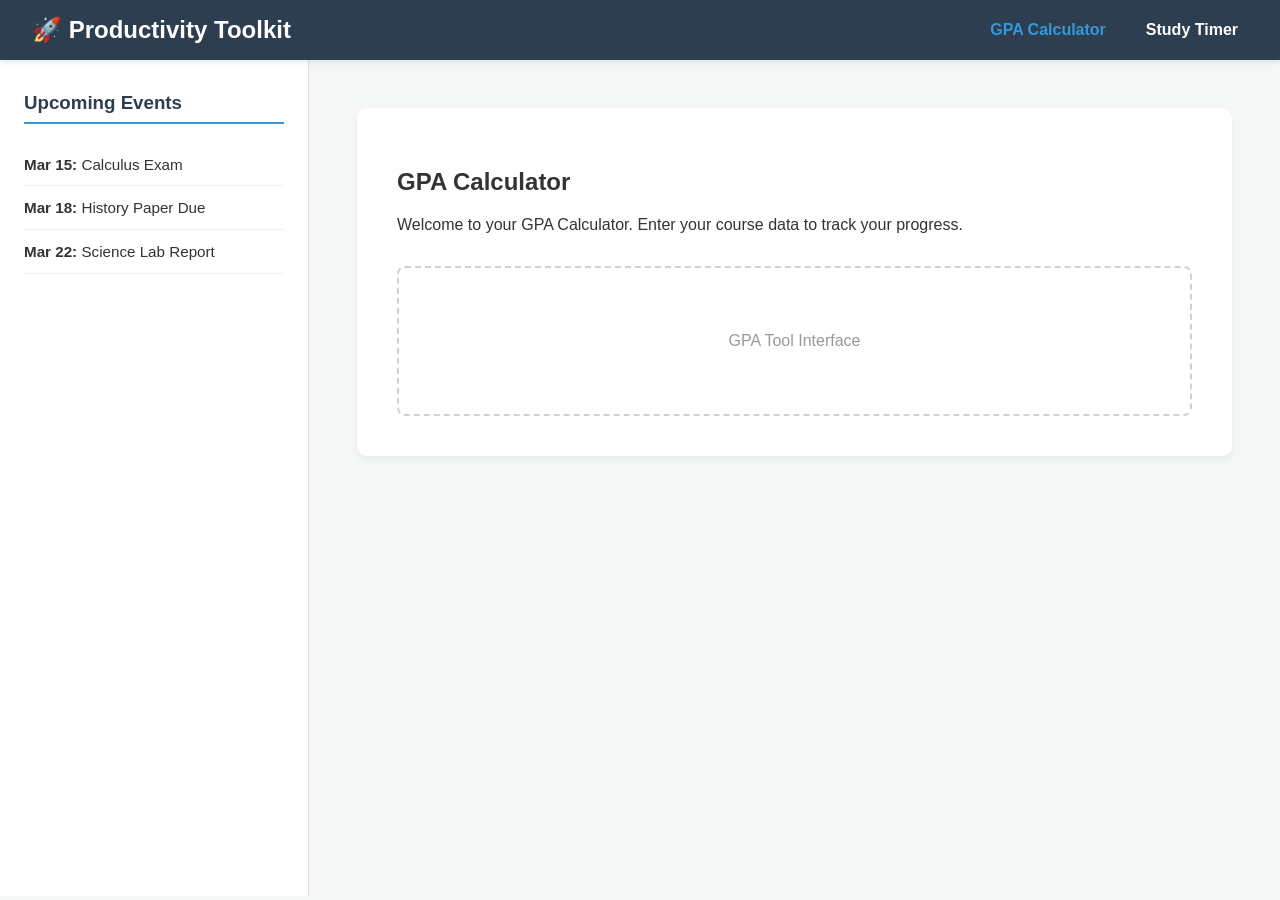
==== productivity-app/index.html @ cce62829 "Adding student tool kit structure" ====
<!DOCTYPE html>
<html lang="en">
<head>
    <meta charset="UTF-8">
    <meta name="viewport" content="width=device-width, initial-scale=1.0">
    <title>Student Productivity Toolkit</title>
    <link rel="stylesheet" href="style.css">
</head>
<body>
    <!-- Navbar: Top navigation containing tool links -->
    <nav class="navbar">
        <div class="logo">🚀 Productivity Toolkit</div>
        <ul class="nav-links">
            <li><a href="#" class="nav-item active" data-section="gpa-calc">GPA Calculator</a></li>
            <li><a href="#" class="nav-item" data-section="study-timer">Study Timer</a></li>
        </ul>
    </nav>

    <!-- Main Page Layout: Contains Sidebar and Main Content Area -->
    <div class="page-layout">
        <!-- Sidebar: Displays Upcoming Events on the side -->
        <aside class="sidebar">
            <h3>Upcoming Events</h3>
            <ul class="event-list">
                <li><strong>Mar 15:</strong> Calculus Exam</li>
                <li><strong>Mar 18:</strong> History Paper Due</li>
                <li><strong>Mar 22:</strong> Science Lab Report</li>
            </ul>
        </aside>

        <!-- Main Content Area: Displays the selected tool feature -->
        <main class="main-content">
            <!-- GPA Calculator Section -->
            <section id="gpa-calc" class="content-section">
                <h1>GPA Calculator</h1>
                <p>Welcome to your GPA Calculator. Enter your course data to track your progress.</p>
                <!-- Placeholder for GPA Calculator Tool -->
                <div class="tool-placeholder">GPA Tool Interface</div>
            </section>

            <!-- Study Timer Section -->
            <section id="study-timer" class="content-section hidden">
                <h1>Study Timer</h1>
                <p>Focus on your tasks with the Pomodoro technique.</p>
                <!-- Placeholder for Study Timer Tool -->
                <div class="tool-placeholder">Pomodoro Timer Interface</div>
            </section>
        </main>
    </div>

    <!-- Script connection -->
    <script src="script.js"></script>
</body>
</html>
---- productivity-app/style.css ----
/* General Page Styling */
body {
    font-family: 'Segoe UI', Arial, sans-serif;
    margin: 0;
    padding: 0;
    background-color: #f4f7f6;
    color: #333;
}

/* Navbar: Styles for the navigation bar at the top */
.navbar {
    background-color: #2c3e50;
    color: white;
    padding: 1rem 2rem;
    display: flex;
    justify-content: space-between;
    align-items: center;
    position: sticky;
    top: 0;
    z-index: 1000;
    box-shadow: 0 2px 5px rgba(0,0,0,0.1);
}

.logo {
    font-size: 1.5rem;
    font-weight: bold;
}

.nav-links {
    list-style: none;
    display: flex;
    gap: 20px;
    margin: 0;
    padding: 0;
}

.nav-item {
    color: white;
    text-decoration: none;
    font-weight: 600;
    padding: 5px 10px;
    transition: color 0.3s;
}

.nav-item:hover, .nav-item.active {
    color: #3498db;
}

/* Page Layout: Layout container for sidebar and main area */
.page-layout {
    display: flex;
    min-height: calc(100vh - 64px);
}

/* Sidebar: Styles for the sidebar containing "Upcoming Events" */
.sidebar {
    width: 260px;
    background-color: #ffffff;
    padding: 2rem 1.5rem;
    border-right: 1px solid #e0e0e0;
}

.sidebar h3 {
    margin-top: 0;
    color: #2c3e50;
    border-bottom: 2px solid #3498db;
    padding-bottom: 0.5rem;
}

.event-list {
    list-style: none;
    padding: 0;
}

.event-list li {
    padding: 0.8rem 0;
    border-bottom: 1px solid #f0f0f0;
    font-size: 0.95rem;
}

/* Main Content Area */
.main-content {
    flex: 1;
    padding: 3rem;
    background-color: #f4f7f6;
}

.content-section {
    background: white;
    padding: 2.5rem;
    border-radius: 10px;
    box-shadow: 0 4px 6px rgba(0,0,0,0.05);
}

/* Hidden Utility Class */
.hidden {
    display: none;
}

.tool-placeholder {
    margin-top: 2rem;
    padding: 4rem;
    border: 2px dashed #d1d1d1;
    border-radius: 8px;
    text-align: center;
    color: #999;
    font-weight: 500;
}

/* Responsive adjustments */
@media (max-width: 768px) {
    .page-layout {
        flex-direction: column;
    }
    .sidebar {
        width: 100%;
        border-right: none;
        border-bottom: 1px solid #e0e0e0;
    }
}
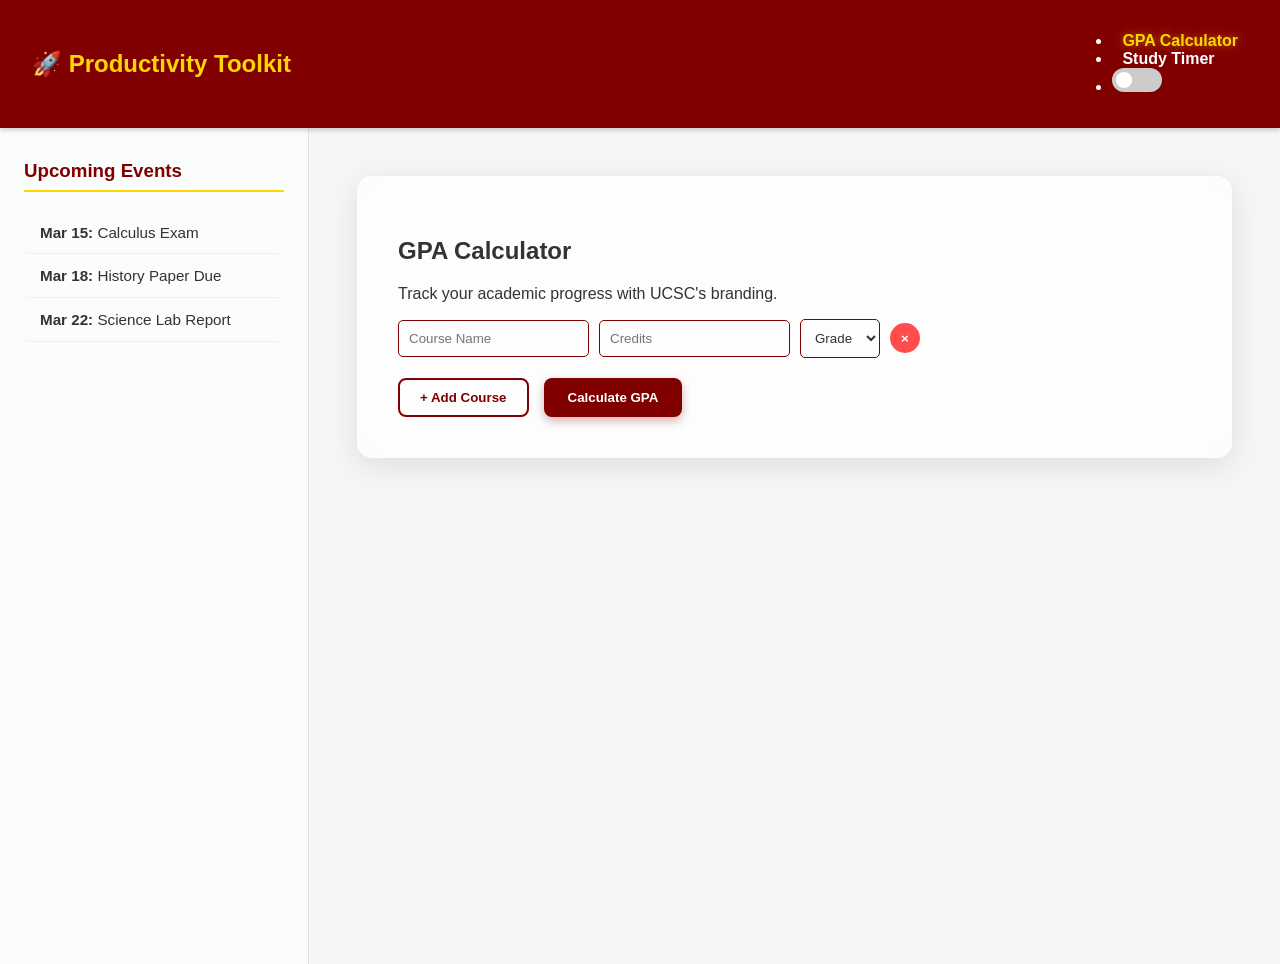
==== commit b4392765: "Updated the GPA calculator" ====
--- a/productivity-app/index.html
+++ b/productivity-app/index.html
@@ -13,6 +13,12 @@
         <ul class="nav-links">
             <li><a href="#" class="nav-item active" data-section="gpa-calc">GPA Calculator</a></li>
             <li><a href="#" class="nav-item" data-section="study-timer">Study Timer</a></li>
+            <li>
+                <label class="theme-switch" for="checkbox">
+                    <input type="checkbox" id="checkbox" />
+                    <div class="slider round"></div>
+                </label>
+            </li>
         </ul>
     </nav>
 
@@ -31,11 +37,42 @@
         <!-- Main Content Area: Displays the selected tool feature -->
         <main class="main-content">
             <!-- GPA Calculator Section -->
-            <section id="gpa-calc" class="content-section">
-                <h1>GPA Calculator</h1>
-                <p>Welcome to your GPA Calculator. Enter your course data to track your progress.</p>
-                <!-- Placeholder for GPA Calculator Tool -->
-                <div class="tool-placeholder">GPA Tool Interface</div>
+            <section id="gpa-calc" class="content-section gpa-card-container">
+                <div class="glass-card fade-in">
+                    <h1>GPA Calculator</h1>
+                    <p>Track your academic progress with UCSC's branding.</p>
+                    
+                    <div id="course-list">
+                        <div class="course-row">
+                            <input type="text" placeholder="Course Name" class="course-name">
+                            <input type="number" placeholder="Credits" class="course-credits" min="0" step="0.5">
+                            <select class="course-grade">
+                                <option value="" disabled selected>Grade</option>
+                                <option value="4.0">A+ / A</option>
+                                <option value="3.7">A-</option>
+                                <option value="3.3">B+</option>
+                                <option value="3.0">B</option>
+                                <option value="2.7">B-</option>
+                                <option value="2.3">C+</option>
+                                <option value="2.0">C</option>
+                                <option value="1.7">C-</option>
+                                <option value="1.3">D+</option>
+                                <option value="1.0">D</option>
+                                <option value="0.0">F</option>
+                            </select>
+                            <button class="remove-btn">&times;</button>
+                        </div>
+                    </div>
+
+                    <div class="calculator-actions">
+                        <button id="add-course-btn" class="secondary-btn">+ Add Course</button>
+                        <button id="calculate-btn" class="primary-btn">Calculate GPA</button>
+                    </div>
+
+                    <div id="gpa-result" class="result-display hidden">
+                        <h3>Your Overall GPA: <span id="gpa-score">0.00</span></h3>
+                    </div>
+                </div>
             </section>
 
             <!-- Study Timer Section -->
--- a/productivity-app/style.css
+++ b/productivity-app/style.css
@@ -1,15 +1,38 @@
+/* UCSC Branding Colors */
+:root {
+    --ucsc-maroon: #800000;
+    --ucsc-gold: #FFD700;
+    --bg-light: #f4f7f6;
+    --bg-dark: #121212;
+    --card-light: rgba(255, 255, 255, 0.7);
+    --card-dark: rgba(30, 30, 30, 0.8);
+    --text-light: #333;
+    --text-dark: #f0f0f0;
+    --accent: var(--ucsc-maroon);
+}
+
+body.dark-mode {
+    --bg-light: var(--bg-dark);
+    --card-light: var(--card-dark);
+    --text-light: var(--text-dark);
+    --accent: var(--ucsc-gold);
+    background-color: var(--bg-dark);
+    color: var(--text-dark);
+}
+
 /* General Page Styling */
 body {
     font-family: 'Segoe UI', Arial, sans-serif;
     margin: 0;
     padding: 0;
-    background-color: #f4f7f6;
-    color: #333;
-}
-
-/* Navbar: Styles for the navigation bar at the top */
+    background-color: var(--bg-light);
+    color: var(--text-light);
+    transition: background-color 0.3s, color 0.3s;
+}
+
+/* Navbar */
 .navbar {
-    background-color: #2c3e50;
+    background-color: var(--ucsc-maroon);
     color: white;
     padding: 1rem 2rem;
     display: flex;
@@ -18,93 +41,193 @@
     position: sticky;
     top: 0;
     z-index: 1000;
-    box-shadow: 0 2px 5px rgba(0,0,0,0.1);
-}
-
-.logo {
-    font-size: 1.5rem;
-    font-weight: bold;
-}
-
-.nav-links {
-    list-style: none;
-    display: flex;
-    gap: 20px;
-    margin: 0;
-    padding: 0;
-}
-
-.nav-item {
-    color: white;
-    text-decoration: none;
-    font-weight: 600;
-    padding: 5px 10px;
-    transition: color 0.3s;
+    box-shadow: 0 2px 5px rgba(0,0,0,0.2);
 }
 
 .nav-item:hover, .nav-item.active {
-    color: #3498db;
-}
-
-/* Page Layout: Layout container for sidebar and main area */
+    color: var(--ucsc-gold);
+}
+
+/* Theme Switcher */
+.theme-switch {
+    display: inline-block;
+    height: 24px;
+    position: relative;
+    width: 50px;
+}
+
+.theme-switch input {
+    display: none;
+}
+
+.slider {
+    background-color: #ccc;
+    bottom: 0;
+    cursor: pointer;
+    left: 0;
+    position: absolute;
+    right: 0;
+    top: 0;
+    transition: .4s;
+    border-radius: 34px;
+}
+
+.slider:before {
+    background-color: #fff;
+    bottom: 4px;
+    content: "";
+    height: 16px;
+    left: 4px;
+    position: absolute;
+    transition: .4s;
+    width: 16px;
+    border-radius: 50%;
+}
+
+input:checked + .slider {
+    background-color: var(--ucsc-gold);
+}
+
+input:checked + .slider:before {
+    transform: translateX(26px);
+}
+
+/* Glassmorphism Card */
+.glass-card {
+    background: var(--card-light);
+    backdrop-filter: blur(10px);
+    -webkit-backdrop-filter: blur(10px);
+    border-radius: 15px;
+    border: 1px solid rgba(255, 255, 255, 0.2);
+    padding: 2.5rem;
+    box-shadow: 0 8px 32px 0 rgba(0, 0, 0, 0.1);
+}
+
+/* Animations */
+.fade-in {
+    animation: fadeIn 0.8s ease-out;
+}
+
+@keyframes fadeIn {
+    from { opacity: 0; transform: translateY(20px); }
+    to { opacity: 1; transform: translateY(0); }
+}
+
+/* GPA Calculator Specifics */
+.course-row {
+    display: flex;
+    gap: 10px;
+    margin-bottom: 15px;
+    align-items: center;
+}
+
+.course-row input, .course-row select {
+    padding: 10px;
+    border: 1px solid var(--accent);
+    border-radius: 5px;
+    background: transparent;
+    color: var(--text-light);
+}
+
+.remove-btn {
+    background: #ff4d4d;
+    color: white;
+    border: none;
+    border-radius: 50%;
+    width: 30px;
+    height: 30px;
+    cursor: pointer;
+    font-weight: bold;
+}
+
+.calculator-actions {
+    margin-top: 20px;
+    display: flex;
+    gap: 15px;
+}
+
+.primary-btn {
+    background-color: var(--ucsc-maroon);
+    color: white;
+    padding: 12px 24px;
+    border: none;
+    border-radius: 8px;
+    font-weight: bold;
+    cursor: pointer;
+    transition: all 0.3s;
+    box-shadow: 0 4px 10px rgba(128, 0, 0, 0.3);
+}
+
+body.dark-mode .primary-btn {
+    background-color: var(--ucsc-gold);
+    color: black;
+    box-shadow: 0 4px 15px rgba(255, 215, 0, 0.4);
+}
+
+.primary-btn:hover {
+    transform: scale(1.05);
+    box-shadow: 0 0 15px var(--ucsc-gold);
+}
+
+.secondary-btn {
+    background: transparent;
+    border: 2px solid var(--accent);
+    color: var(--accent);
+    padding: 10px 20px;
+    border-radius: 8px;
+    cursor: pointer;
+    font-weight: bold;
+}
+
+.result-display {
+    margin-top: 25px;
+    padding: 15px;
+    border-top: 2px solid var(--ucsc-gold);
+    text-align: center;
+}
+
+#gpa-score {
+    font-size: 2rem;
+    color: var(--accent);
+}
+
+/* Page Layout */
 .page-layout {
     display: flex;
     min-height: calc(100vh - 64px);
 }
 
-/* Sidebar: Styles for the sidebar containing "Upcoming Events" */
 .sidebar {
     width: 260px;
-    background-color: #ffffff;
+    background-color: var(--card-light);
     padding: 2rem 1.5rem;
-    border-right: 1px solid #e0e0e0;
+    border-right: 1px solid rgba(0,0,0,0.1);
+}
+
+body.dark-mode .sidebar {
+    border-right-color: rgba(255,255,255,0.1);
 }
 
 .sidebar h3 {
     margin-top: 0;
-    color: #2c3e50;
-    border-bottom: 2px solid #3498db;
+    color: var(--accent);
+    border-bottom: 2px solid var(--ucsc-gold);
     padding-bottom: 0.5rem;
 }
 
-.event-list {
-    list-style: none;
-    padding: 0;
-}
-
-.event-list li {
-    padding: 0.8rem 0;
-    border-bottom: 1px solid #f0f0f0;
-    font-size: 0.95rem;
-}
-
-/* Main Content Area */
 .main-content {
     flex: 1;
     padding: 3rem;
-    background-color: #f4f7f6;
 }
 
 .content-section {
-    background: white;
-    padding: 2.5rem;
-    border-radius: 10px;
-    box-shadow: 0 4px 6px rgba(0,0,0,0.05);
-}
-
-/* Hidden Utility Class */
+    padding: 0;
+    background: none;
+    box-shadow: none;
+}
+
 .hidden {
     display: none;
-}
-
-.tool-placeholder {
-    margin-top: 2rem;
-    padding: 4rem;
-    border: 2px dashed #d1d1d1;
-    border-radius: 8px;
-    text-align: center;
-    color: #999;
-    font-weight: 500;
 }
 
 /* Responsive adjustments */
@@ -117,4 +240,48 @@
         border-right: none;
         border-bottom: 1px solid #e0e0e0;
     }
+}
+
+/* Extra Polish for Sidebar and Navbar */
+.logo {
+    font-size: 1.5rem;
+    font-weight: bold;
+    color: var(--ucsc-gold) !important;
+}
+
+.event-list {
+    list-style: none;
+    padding: 0;
+}
+
+.event-list li {
+    padding: 0.8rem 1rem;
+    border-bottom: 1px solid rgba(0,0,0,0.05);
+    font-size: 0.95rem;
+    transition: all 0.3s ease;
+    border-radius: 5px;
+    cursor: default;
+}
+
+.event-list li:hover {
+    background: rgba(128, 0, 0, 0.05);
+    transform: translateX(5px);
+    color: var(--accent);
+}
+
+body.dark-mode .event-list li:hover {
+    background: rgba(255, 215, 0, 0.1);
+}
+
+.nav-item {
+    color: white;
+    text-decoration: none;
+    font-weight: 600;
+    padding: 5px 10px;
+    transition: all 0.3s;
+}
+
+.nav-item:hover, .nav-item.active {
+    color: var(--ucsc-gold) !important;
+    text-shadow: 0 0 8px rgba(255, 215, 0, 0.5);
 }
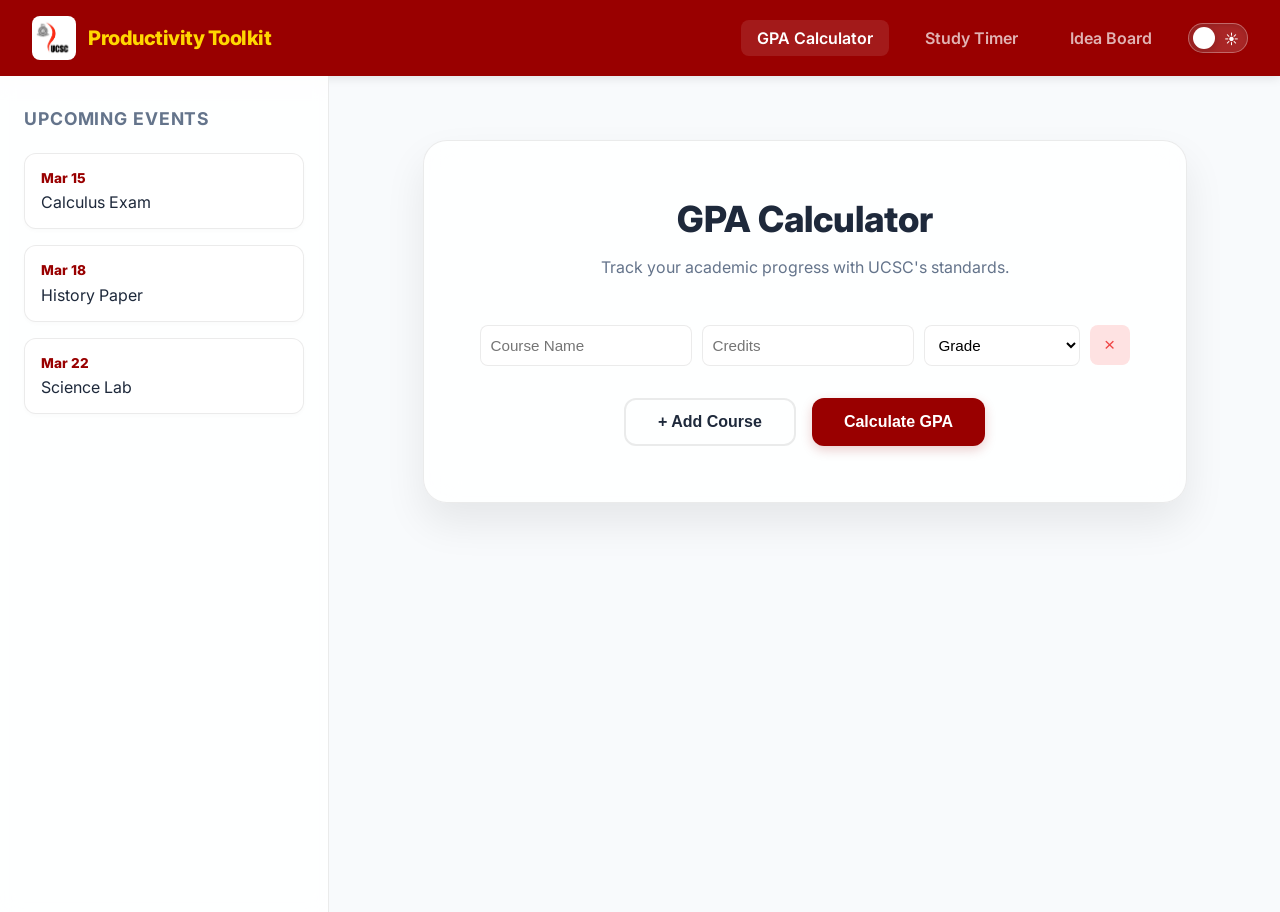
==== commit 05be7ab8: "Final commit" ====
--- a/productivity-app/index.html
+++ b/productivity-app/index.html
@@ -4,43 +4,44 @@
     <meta charset="UTF-8">
     <meta name="viewport" content="width=device-width, initial-scale=1.0">
     <title>Student Productivity Toolkit</title>
+    <link href="https://fonts.googleapis.com/css2?family=Inter:wght@400;600;700;800&display=swap" rel="stylesheet">
     <link rel="stylesheet" href="style.css">
 </head>
 <body>
-    <!-- Navbar: Top navigation containing tool links -->
     <nav class="navbar">
-        <div class="logo">🚀 Productivity Toolkit</div>
+        <div class="logo">
+            <img src="../Docs/327162517_582127033332355_5263584791571388767_n.jpg" alt="UCSC Logo" class="logo-img">
+            Productivity Toolkit
+        </div>
         <ul class="nav-links">
             <li><a href="#" class="nav-item active" data-section="gpa-calc">GPA Calculator</a></li>
             <li><a href="#" class="nav-item" data-section="study-timer">Study Timer</a></li>
+            <li><a href="#" class="nav-item" data-section="idea-board">Idea Board</a></li>
             <li>
                 <label class="theme-switch" for="checkbox">
                     <input type="checkbox" id="checkbox" />
-                    <div class="slider round"></div>
+                    <div class="slider"></div>
                 </label>
             </li>
         </ul>
     </nav>
 
-    <!-- Main Page Layout: Contains Sidebar and Main Content Area -->
     <div class="page-layout">
-        <!-- Sidebar: Displays Upcoming Events on the side -->
         <aside class="sidebar">
             <h3>Upcoming Events</h3>
             <ul class="event-list">
-                <li><strong>Mar 15:</strong> Calculus Exam</li>
-                <li><strong>Mar 18:</strong> History Paper Due</li>
-                <li><strong>Mar 22:</strong> Science Lab Report</li>
+                <li><strong>Mar 15</strong> Calculus Exam</li>
+                <li><strong>Mar 18</strong> History Paper</li>
+                <li><strong>Mar 22</strong> Science Lab</li>
             </ul>
         </aside>
 
-        <!-- Main Content Area: Displays the selected tool feature -->
         <main class="main-content">
             <!-- GPA Calculator Section -->
-            <section id="gpa-calc" class="content-section gpa-card-container">
+            <section id="gpa-calc" class="content-section">
                 <div class="glass-card fade-in">
                     <h1>GPA Calculator</h1>
-                    <p>Track your academic progress with UCSC's branding.</p>
+                    <p>Track your academic progress with UCSC's standards.</p>
                     
                     <div id="course-list">
                         <div class="course-row">
@@ -70,22 +71,94 @@
                     </div>
 
                     <div id="gpa-result" class="result-display hidden">
-                        <h3>Your Overall GPA: <span id="gpa-score">0.00</span></h3>
+                        <h3>Overall GPA</h3>
+                        <span id="gpa-score">0.00</span>
                     </div>
                 </div>
             </section>
 
             <!-- Study Timer Section -->
             <section id="study-timer" class="content-section hidden">
-                <h1>Study Timer</h1>
-                <p>Focus on your tasks with the Pomodoro technique.</p>
-                <!-- Placeholder for Study Timer Tool -->
-                <div class="tool-placeholder">Pomodoro Timer Interface</div>
+                <div class="glass-card fade-in">
+                    <h1>Study Timer</h1>
+                    <p>Stay focused with the Pomodoro technique.</p>
+                    
+                    <div class="timer-container">
+                        <div id="timer-display" class="timer-display">25:00</div>
+                        
+                        <div class="timer-controls">
+                            <button id="start-btn" class="primary-btn">Start</button>
+                            <button id="pause-btn" class="secondary-btn">Pause</button>
+                            <button id="reset-btn" class="secondary-btn">Reset</button>
+                        </div>
+                    </div>
+
+                    <div class="timer-modes">
+                        <button class="mode-btn active" data-minutes="25">Pomodoro</button>
+                        <button class="mode-btn" data-minutes="5">Short Break</button>
+                        <button class="mode-btn" data-minutes="15">Long Break</button>
+                    </div>
+                </div>
+            </section>
+
+            <!-- Idea Board Section -->
+            <section id="idea-board" class="content-section hidden">
+                <div class="glass-card fade-in">
+                    <h1>Group Idea Board</h1>
+                    <p>Collaborate and brainstorm with your team.</p>
+
+                    <!-- Stats Row -->
+                    <div class="idea-stats">
+                        <div class="stat-item">
+                            <span class="stat-label">Total Ideas</span>
+                            <span id="stat-total" class="stat-value">0</span>
+                        </div>
+                        <div class="stat-item">
+                            <span class="stat-label">Contributors</span>
+                            <span id="stat-users" class="stat-value">0</span>
+                        </div>
+                        <div class="stat-item">
+                            <span class="stat-label">Your Ideas</span>
+                            <span id="stat-personal" class="stat-value">0</span>
+                        </div>
+                    </div>
+
+                    <!-- Add User Form -->
+                    <div class="idea-action-box">
+                        <h3>Add Member</h3>
+                        <div class="idea-input-row">
+                            <input type="text" id="new-user-input" placeholder="Enter name...">
+                            <button id="add-user-btn" class="secondary-btn">Add</button>
+                        </div>
+                    </div>
+
+                    <!-- Add Idea Form -->
+                    <div class="idea-action-box">
+                        <h3>Add New Idea</h3>
+                        <div class="idea-input-row flex-wrap">
+                            <select id="user-select">
+                                <option value="" disabled selected>Select User</option>
+                            </select>
+                            <input type="text" id="idea-input" placeholder="Share your brilliant idea...">
+                            <button id="add-idea-btn" class="primary-btn">Add Idea</button>
+                        </div>
+                    </div>
+
+                    <!-- Idea List -->
+                    <div class="idea-list-container">
+                        <div class="list-header">
+                            <h3>Collected Ideas</h3>
+                            <span id="count-badge">0 items</span>
+                        </div>
+                        <div id="ideas-container" class="idea-grid">
+                            <!-- Ideas injected via JS -->
+                        </div>
+                    </div>
+                </div>
             </section>
         </main>
     </div>
 
-    <!-- Script connection -->
     <script src="script.js"></script>
 </body>
 </html>
--- a/productivity-app/style.css
+++ b/productivity-app/style.css
@@ -1,287 +1,554 @@
-/* UCSC Branding Colors */
 :root {
-    --ucsc-maroon: #800000;
-    --ucsc-gold: #FFD700;
-    --bg-light: #f4f7f6;
-    --bg-dark: #121212;
-    --card-light: rgba(255, 255, 255, 0.7);
-    --card-dark: rgba(30, 30, 30, 0.8);
-    --text-light: #333;
-    --text-dark: #f0f0f0;
-    --accent: var(--ucsc-maroon);
+    --brand-red: #990000;
+    --brand-gold: #B8860B;
+    --brand-gold-light: #FFD700;
+    --bg-page: #f8fafc;
+    --bg-card: rgba(255, 255, 255, 0.85);
+    --text-main: #1e293b;
+    --text-muted: #64748b;
+    --border-subtle: rgba(0, 0, 0, 0.08);
 }
 
 body.dark-mode {
-    --bg-light: var(--bg-dark);
-    --card-light: var(--card-dark);
-    --text-light: var(--text-dark);
-    --accent: var(--ucsc-gold);
-    background-color: var(--bg-dark);
-    color: var(--text-dark);
-}
-
-/* General Page Styling */
+    --bg-page: #0f172a;
+    --bg-card: rgba(30, 41, 59, 0.85);
+    --text-main: #f8fafc;
+    --text-muted: #94a3b8;
+}
+
 body {
-    font-family: 'Segoe UI', Arial, sans-serif;
+    font-family: 'Inter', sans-serif;
     margin: 0;
-    padding: 0;
-    background-color: var(--bg-light);
-    color: var(--text-light);
-    transition: background-color 0.3s, color 0.3s;
-}
-
-/* Navbar */
+    background-color: var(--bg-page);
+    color: var(--text-main);
+    transition: 0.3s;
+}
+
 .navbar {
-    background-color: var(--ucsc-maroon);
+    background: var(--brand-red);
     color: white;
     padding: 1rem 2rem;
     display: flex;
     justify-content: space-between;
     align-items: center;
-    position: sticky;
-    top: 0;
-    z-index: 1000;
-    box-shadow: 0 2px 5px rgba(0,0,0,0.2);
-}
-
-.nav-item:hover, .nav-item.active {
-    color: var(--ucsc-gold);
-}
-
-/* Theme Switcher */
-.theme-switch {
-    display: inline-block;
-    height: 24px;
-    position: relative;
-    width: 50px;
-}
-
-.theme-switch input {
-    display: none;
-}
-
-.slider {
-    background-color: #ccc;
-    bottom: 0;
-    cursor: pointer;
-    left: 0;
-    position: absolute;
-    right: 0;
-    top: 0;
-    transition: .4s;
-    border-radius: 34px;
-}
-
-.slider:before {
-    background-color: #fff;
-    bottom: 4px;
-    content: "";
-    height: 16px;
-    left: 4px;
-    position: absolute;
-    transition: .4s;
-    width: 16px;
-    border-radius: 50%;
-}
-
-input:checked + .slider {
-    background-color: var(--ucsc-gold);
-}
-
-input:checked + .slider:before {
-    transform: translateX(26px);
-}
-
-/* Glassmorphism Card */
-.glass-card {
-    background: var(--card-light);
+    box-shadow: 0 2px 10px rgba(0,0,0,0.1);
+}
+
+.logo {
+    font-size: 1.25rem;
+    font-weight: 800;
+    letter-spacing: -0.025em;
+    color: var(--brand-gold-light);
+    display: flex;
+    align-items: center;
+    gap: 0.75rem;
+}
+
+.logo-img {
+    width: 40px;
+    height: 40px;
+    border-radius: 8px;
+    object-fit: cover;
+    background: white;
+    padding: 2px;
+}
+
+.nav-links {
+    list-style: none;
+    display: flex;
+    gap: 20px;
+    align-items: center;
+    margin: 0;
+}
+
+.nav-item {
+    color: rgba(255,255,255,0.7);
+    text-decoration: none;
+    font-weight: 600;
+    padding: 0.5rem 1rem;
+    border-radius: 8px;
+    transition: 0.2s;
+}
+
+.nav-item.active, .nav-item:hover {
+    color: white;
+    background: rgba(255,255,255,0.1);
+}
+
+.page-layout {
+    display: flex;
+    min-height: calc(100vh - 64px);
+}
+
+/* Sidebar Styling Restore */
+.sidebar {
+    width: 280px;
+    padding: 2rem 1.5rem;
+    background: var(--bg-card);
+    border-right: 1px solid var(--border-subtle);
     backdrop-filter: blur(10px);
-    -webkit-backdrop-filter: blur(10px);
-    border-radius: 15px;
-    border: 1px solid rgba(255, 255, 255, 0.2);
-    padding: 2.5rem;
-    box-shadow: 0 8px 32px 0 rgba(0, 0, 0, 0.1);
-}
-
-/* Animations */
-.fade-in {
-    animation: fadeIn 0.8s ease-out;
-}
-
-@keyframes fadeIn {
-    from { opacity: 0; transform: translateY(20px); }
-    to { opacity: 1; transform: translateY(0); }
-}
-
-/* GPA Calculator Specifics */
-.course-row {
-    display: flex;
-    gap: 10px;
-    margin-bottom: 15px;
-    align-items: center;
-}
-
-.course-row input, .course-row select {
-    padding: 10px;
-    border: 1px solid var(--accent);
-    border-radius: 5px;
-    background: transparent;
-    color: var(--text-light);
-}
-
-.remove-btn {
-    background: #ff4d4d;
-    color: white;
-    border: none;
-    border-radius: 50%;
-    width: 30px;
-    height: 30px;
-    cursor: pointer;
-    font-weight: bold;
-}
-
-.calculator-actions {
-    margin-top: 20px;
-    display: flex;
-    gap: 15px;
-}
-
-.primary-btn {
-    background-color: var(--ucsc-maroon);
-    color: white;
-    padding: 12px 24px;
-    border: none;
-    border-radius: 8px;
-    font-weight: bold;
-    cursor: pointer;
-    transition: all 0.3s;
-    box-shadow: 0 4px 10px rgba(128, 0, 0, 0.3);
-}
-
-body.dark-mode .primary-btn {
-    background-color: var(--ucsc-gold);
-    color: black;
-    box-shadow: 0 4px 15px rgba(255, 215, 0, 0.4);
-}
-
-.primary-btn:hover {
-    transform: scale(1.05);
-    box-shadow: 0 0 15px var(--ucsc-gold);
-}
-
-.secondary-btn {
-    background: transparent;
-    border: 2px solid var(--accent);
-    color: var(--accent);
-    padding: 10px 20px;
-    border-radius: 8px;
-    cursor: pointer;
-    font-weight: bold;
-}
-
-.result-display {
-    margin-top: 25px;
-    padding: 15px;
-    border-top: 2px solid var(--ucsc-gold);
-    text-align: center;
-}
-
-#gpa-score {
-    font-size: 2rem;
-    color: var(--accent);
-}
-
-/* Page Layout */
-.page-layout {
-    display: flex;
-    min-height: calc(100vh - 64px);
-}
-
-.sidebar {
-    width: 260px;
-    background-color: var(--card-light);
-    padding: 2rem 1.5rem;
-    border-right: 1px solid rgba(0,0,0,0.1);
-}
-
-body.dark-mode .sidebar {
-    border-right-color: rgba(255,255,255,0.1);
 }
 
 .sidebar h3 {
     margin-top: 0;
-    color: var(--accent);
-    border-bottom: 2px solid var(--ucsc-gold);
-    padding-bottom: 0.5rem;
-}
-
-.main-content {
-    flex: 1;
-    padding: 3rem;
-}
-
-.content-section {
-    padding: 0;
-    background: none;
-    box-shadow: none;
-}
-
-.hidden {
-    display: none;
-}
-
-/* Responsive adjustments */
-@media (max-width: 768px) {
-    .page-layout {
-        flex-direction: column;
-    }
-    .sidebar {
-        width: 100%;
-        border-right: none;
-        border-bottom: 1px solid #e0e0e0;
-    }
-}
-
-/* Extra Polish for Sidebar and Navbar */
-.logo {
-    font-size: 1.5rem;
-    font-weight: bold;
-    color: var(--ucsc-gold) !important;
+    font-size: 1.1rem;
+    text-transform: uppercase;
+    letter-spacing: 0.05em;
+    color: var(--text-muted);
+    margin-bottom: 1.5rem;
 }
 
 .event-list {
     list-style: none;
     padding: 0;
+    display: flex;
+    flex-direction: column;
+    gap: 1rem;
 }
 
 .event-list li {
-    padding: 0.8rem 1rem;
-    border-bottom: 1px solid rgba(0,0,0,0.05);
+    background: white;
+    padding: 1rem;
+    border-radius: 12px;
+    border: 1px solid var(--border-subtle);
+    box-shadow: 0 2px 4px rgba(0,0,0,0.02);
+    display: flex;
+    flex-direction: column;
+    gap: 0.4rem;
+    transition: 0.3s ease;
+}
+
+body.dark-mode .event-list li {
+    background: rgba(255,255,255,0.05);
+}
+
+.event-list li:hover {
+    transform: translateY(-2px);
+    box-shadow: 0 4px 12px rgba(0,0,0,0.05);
+    border-color: var(--brand-red);
+}
+
+.event-list li strong {
+    color: var(--brand-red);
+    font-size: 0.85rem;
+    font-weight: 800;
+}
+
+/* Main Content Area */
+.main-content {
+    flex: 1;
+    padding: 4rem 2rem;
+    display: flex;
+    justify-content: center;
+    align-items: flex-start;
+}
+
+.content-section {
+    width: 100%;
+    display: flex;
+    justify-content: center;
+}
+
+.content-section.hidden {
+    display: none !important;
+}
+
+.glass-card {
+    background: var(--bg-card);
+    backdrop-filter: blur(16px);
+    border: 1px solid var(--border-subtle);
+    padding: 3.5rem;
+    border-radius: 24px;
+    width: 100%;
+    max-width: 650px;
+    box-shadow: 0 20px 40px rgba(0,0,0,0.08);
+    text-align: center;
+}
+
+.glass-card h1 {
+    margin: 0 0 0.75rem 0;
+    font-size: 2.25rem;
+    font-weight: 800;
+}
+
+.glass-card p {
+    color: var(--text-muted);
+    margin-bottom: 3rem;
+}
+
+/* Timer Display */
+.timer-display {
+    font-size: 8rem;
+    font-weight: 800;
+    color: var(--brand-red);
+    margin: 1rem 0 3rem 0;
+    font-variant-numeric: tabular-nums;
+    letter-spacing: -2px;
+}
+
+/* Timer Layout Fix */
+.timer-controls {
+    display: flex;
+    justify-content: center;
+    gap: 1rem;
+    margin-bottom: 2.5rem;
+}
+
+.timer-modes {
+    display: flex;
+    justify-content: center;
+    gap: 0.5rem;
+    background: rgba(0, 0, 0, 0.04);
+    padding: 0.5rem;
+    border-radius: 16px;
+    display: inline-flex;
+}
+
+body.dark-mode .timer-modes {
+    background: rgba(255, 255, 255, 0.05);
+}
+
+/* Button System */
+.primary-btn, .secondary-btn {
+    height: 48px;
+    padding: 0 2rem;
+    border-radius: 12px;
+    font-weight: 700;
+    font-size: 1rem;
+    cursor: pointer;
+    transition: all 0.2s cubic-bezier(0.4, 0, 0.2, 1);
+    display: inline-flex;
+    align-items: center;
+    justify-content: center;
+}
+
+.primary-btn {
+    background: var(--brand-red);
+    color: white;
+    border: none;
+    box-shadow: 0 4px 12px rgba(153, 0, 0, 0.2);
+}
+
+.primary-btn:hover {
+    background: #b30000;
+    transform: translateY(-1px);
+    box-shadow: 0 6px 16px rgba(153, 0, 0, 0.3);
+}
+
+.secondary-btn {
+    background: transparent;
+    border: 2px solid var(--border-subtle);
+    color: var(--text-main);
+}
+
+.secondary-btn:hover {
+    background: var(--bg-page);
+    border-color: var(--text-muted);
+}
+
+/* Mode Switcher Buttons */
+.mode-btn {
+    padding: 0.6rem 1.25rem;
+    border-radius: 10px;
+    border: none;
+    background: transparent;
+    color: var(--text-muted);
+    font-weight: 600;
+    font-size: 0.9rem;
+    cursor: pointer;
+    transition: 0.2s;
+}
+
+.mode-btn:hover {
+    color: var(--text-main);
+}
+
+.mode-btn.active {
+    background: white;
+    color: var(--brand-red);
+    box-shadow: 0 2px 8px rgba(0,0,0,0.08);
+}
+
+body.dark-mode .mode-btn.active {
+    background: var(--brand-red);
+    color: white;
+}
+
+/* Redesigned Theme Switcher */
+.theme-switch {
+    position: relative;
+    width: 60px;
+    height: 30px;
+    cursor: pointer;
+    display: inline-block;
+}
+
+.theme-switch input {
+    opacity: 0;
+    width: 0;
+    height: 0;
+}
+
+.slider {
+    position: absolute;
+    top: 0;
+    left: 0;
+    right: 0;
+    bottom: 0;
+    background: rgba(255, 255, 255, 0.15);
+    border: 1px solid rgba(255, 255, 255, 0.3);
+    border-radius: 30px;
+    transition: 0.4s cubic-bezier(0.4, 0, 0.2, 1);
+    display: flex;
+    align-items: center;
+    padding: 0 6px;
+    box-shadow: inset 0 2px 4px rgba(0,0,0,0.1);
+}
+
+.slider:before {
+    position: absolute;
+    content: "";
+    height: 22px;
+    width: 22px;
+    left: 4px;
+    background-color: white;
+    border-radius: 50%;
+    transition: 0.4s cubic-bezier(0.4, 0, 0.2, 1);
+    z-index: 2;
+    box-shadow: 0 2px 8px rgba(0,0,0,0.2);
+}
+
+/* Icons inside the slider */
+.slider::after {
+    content: "☀️";
+    position: absolute;
+    right: 8px;
+    font-size: 14px;
+    transition: 0.3s;
+    opacity: 1;
+}
+
+input:checked + .slider {
+    background: #1e293b;
+    border-color: var(--brand-gold-light);
+}
+
+input:checked + .slider:before {
+    transform: translateX(30px);
+    background-color: var(--brand-gold-light);
+}
+
+/* Change icon when checked */
+input:checked + .slider::after {
+    content: "🌙";
+    left: 8px;
+    right: auto;
+    opacity: 1;
+}
+
+.theme-switch:hover .slider:before {
+    box-shadow: 0 0 12px rgba(255, 255, 255, 0.5);
+}
+
+body.dark-mode .theme-switch:hover .slider:before {
+    box-shadow: 0 0 12px rgba(255, 215, 0, 0.4);
+}
+
+/* GPA Styles */
+.course-row { display: flex; gap: 10px; margin-bottom: 12px; }
+.course-row input, .course-row select { 
+    flex: 1;
+    padding: 10px; 
+    border: 1px solid var(--border-subtle); 
+    border-radius: 8px;
     font-size: 0.95rem;
-    transition: all 0.3s ease;
-    border-radius: 5px;
-    cursor: default;
-}
-
-.event-list li:hover {
-    background: rgba(128, 0, 0, 0.05);
+    background: white;
+}
+body.dark-mode .course-row input, body.dark-mode .course-row select {
+    background: rgba(255,255,255,0.05);
+    color: white;
+}
+.remove-btn { 
+    background: #fee2e2; 
+    color: #ef4444; 
+    border: none; 
+    border-radius: 8px; 
+    width: 40px;
+    height: 40px;
+    cursor: pointer;
+    font-size: 1.2rem;
+    transition: 0.2s;
+}
+.remove-btn:hover { background: #fecaca; }
+.calculator-actions { display: flex; gap: 1rem; margin-top: 2rem; justify-content: center; }
+.result-display { margin-top: 2.5rem; text-align: center; padding: 1.5rem; background: rgba(153,0,0,0.05); border-radius: 16px; border: 1px solid rgba(153,0,0,0.1); }
+#gpa-score { font-size: 3rem; font-weight: 800; color: var(--brand-red); display: block; margin-top: 0.5rem; }
+
+@keyframes fadeIn { from { opacity: 0; transform: translateY(10px); } to { opacity: 1; transform: translateY(0); } }
+.fade-in { animation: fadeIn 0.5s ease-out; }
+
+.hidden { display: none !important; }
+
+/* --- Idea Board Specific Styles --- */
+.idea-stats {
+    display: grid;
+    grid-template-columns: repeat(3, 1fr);
+    gap: 1.5rem;
+    margin-bottom: 2.5rem;
+}
+
+.stat-item {
+    background: rgba(0, 0, 0, 0.02);
+    padding: 1.25rem;
+    border-radius: 16px;
+    border: 1px solid var(--border-subtle);
+    text-align: center;
+}
+
+body.dark-mode .stat-item { background: rgba(255, 255, 255, 0.03); }
+
+.stat-label {
+    display: block;
+    font-size: 0.85rem;
+    color: var(--text-muted);
+    text-transform: uppercase;
+    letter-spacing: 0.05em;
+    margin-bottom: 0.5rem;
+}
+
+.stat-item .stat-value {
+    font-size: 1.75rem;
+    font-weight: 800;
+    color: var(--brand-red);
+}
+
+body.dark-mode .stat-item .stat-value { color: var(--brand-gold-light); }
+
+.idea-action-box {
+    margin-bottom: 2rem;
+    padding: 1.5rem;
+    background: rgba(0, 0, 0, 0.015);
+    border-radius: 16px;
+    border: 1px dashed var(--border-subtle);
+    text-align: left;
+}
+
+body.dark-mode .idea-action-box { background: rgba(255, 255, 255, 0.02); }
+
+.idea-action-box h3 {
+    margin-top: 0;
+    margin-bottom: 1.25rem;
+    font-size: 1rem;
+    font-weight: 700;
+    color: var(--text-main);
+}
+
+.idea-input-row {
+    display: flex;
+    gap: 12px;
+    align-items: center;
+}
+
+.idea-input-row.flex-wrap { flex-wrap: wrap; }
+
+.idea-input-row input, .idea-input-row select {
+    background: white;
+    border: 1.5px solid var(--border-subtle);
+    padding: 0.6rem 1rem;
+    border-radius: 8px;
+    color: var(--text-main);
+    flex: 1;
+    min-width: 150px;
+}
+
+body.dark-mode .idea-input-row input, body.dark-mode .idea-input-row select {
+    background: rgba(255, 255, 255, 0.05);
+    color: white;
+}
+
+.idea-list-container {
+    margin-top: 2.5rem;
+    text-align: left;
+}
+
+.list-header {
+    display: flex;
+    justify-content: space-between;
+    align-items: center;
+    margin-bottom: 1.5rem;
+    padding-bottom: 0.75rem;
+    border-bottom: 2px solid var(--border-subtle);
+}
+
+.list-header h3 { margin: 0; font-size: 1.25rem; }
+
+#count-badge { font-size: 0.85rem; color: var(--text-muted); font-weight: 600; }
+
+.idea-grid {
+    display: flex;
+    flex-direction: column;
+    gap: 1rem;
+}
+
+.idea-item {
+    background: white;
+    padding: 1.25rem;
+    border-radius: 12px;
+    border: 1px solid var(--border-subtle);
+    display: flex;
+    align-items: center;
+    gap: 1rem;
+    transition: 0.2s;
+    text-align: left;
+}
+
+body.dark-mode .idea-item { background: rgba(255, 255, 255, 0.03); }
+
+.idea-item:hover {
     transform: translateX(5px);
-    color: var(--accent);
-}
-
-body.dark-mode .event-list li:hover {
-    background: rgba(255, 215, 0, 0.1);
-}
-
-.nav-item {
-    color: white;
-    text-decoration: none;
-    font-weight: 600;
-    padding: 5px 10px;
-    transition: all 0.3s;
-}
-
-.nav-item:hover, .nav-item.active {
-    color: var(--ucsc-gold) !important;
-    text-shadow: 0 0 8px rgba(255, 215, 0, 0.5);
+    border-color: var(--brand-red);
+    box-shadow: 0 4px 12px rgba(0,0,0,0.05);
+}
+
+.idea-number {
+    width: 32px;
+    height: 32px;
+    background: rgba(153, 0, 0, 0.1);
+    color: var(--brand-red);
+    border-radius: 50%;
+    display: flex;
+    align-items: center;
+    justify-content: center;
+    font-weight: 800;
+    font-size: 0.85rem;
+    flex-shrink: 0;
+}
+
+body.dark-mode .idea-number { background: rgba(255, 215, 0, 0.2); color: var(--brand-gold-light); }
+
+.idea-content { flex: 1; }
+
+.idea-text { font-weight: 600; font-size: 1.05rem; margin-bottom: 2px; }
+
+.idea-meta { font-size: 0.85rem; color: var(--text-muted); }
+
+.user-tag { color: var(--brand-red); font-weight: 700; }
+body.dark-mode .user-tag { color: var(--brand-gold-light); }
+
+.delete-idea-btn {
+    background: transparent;
+    border: none;
+    color: var(--text-muted);
+    cursor: pointer;
+    padding: 8px;
+    border-radius: 8px;
+    transition: 0.2s;
+    font-size: 1.1rem;
+}
+
+.delete-idea-btn:hover { background: #fee2e2; color: #ef4444; }
+
+@media (max-width: 600px) {
+    .idea-stats { grid-template-columns: 1fr; }
+    .idea-input-row { flex-direction: column; align-items: stretch; }
 }
